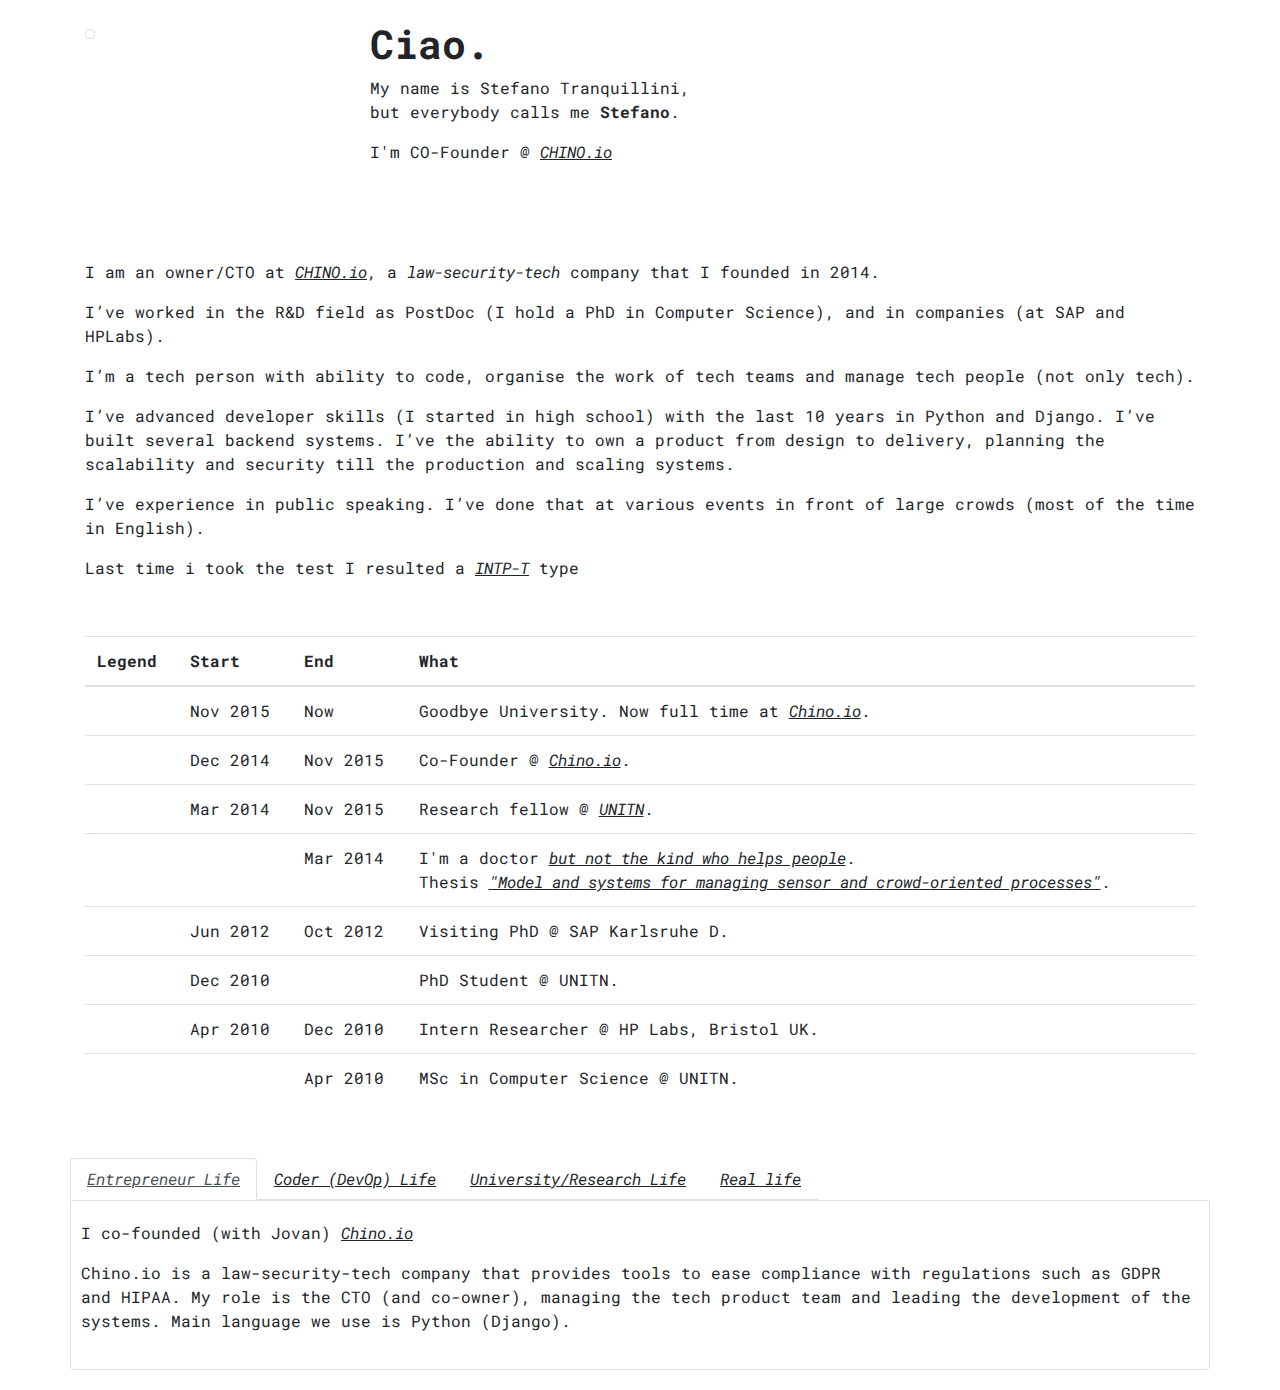
==== index.html @ 2f908cd8 "fixes" ====
<!doctype html>
<html lang="en">

<head>
    <!-- Required meta tags -->
    <meta charset="utf-8">
    <meta name="viewport" content="width=device-width, initial-scale=1, shrink-to-fit=no">

    <!-- Bootstrap CSS -->
    <link rel="stylesheet" href="//maxcdn.bootstrapcdn.com/bootstrap/4.0.0/css/bootstrap.min.css"
        integrity="sha384-Gn5384xqQ1aoWXA+058RXPxPg6fy4IWvTNh0E263XmFcJlSAwiGgFAW/dAiS6JXm" crossorigin="anonymous">
    <link
        href="https://fonts.googleapis.com/css2?family=Roboto+Mono:ital,wght@0,100;0,400;0,700;1,100;1,400;1,700&family=Roboto+Slab:wght@400;700&display=swapdisplay=swap"
        rel="stylesheet">
    <script src="//kit.fontawesome.com/99a7e03b6b.js" crossorigin="anonymous"></script>
    <link rel="stylesheet" href="css/stefano.css">
    <title>Stefano Tranquillini</title>
</head>

<body>
    <section id="header">
        <div class="container">
            <div class="row ">
                <div class="col-md-3 ">
                    <img id="me" src="" class="img-thumbnail" width="200px">
                </div>
                <div class="col-9">
                    <h1>Ciao.</h1>
                    <p>My name is Stefano Tranquillini, <br />
                        but everybody calls me <b>Stefano</b>.</p>
                    <!-- <hr class="my-4"> -->
                    <p>I'm CO-Founder @ <a href="//www.chino.io" target="_blank">CHINO.io</a>
                    </p>
                    <ul class="list-inline">

                        <li class="list-inline-item"><a href="http://it.linkedin.com/in/stefanotranquillini"
                                target="_blank"><span class="fa fa-linkedin"></span></a></li>
                        <li class="list-inline-item"><a href="https://twitter.com/esse_ti" target="_blank"><span
                                    class="fa fa-twitter"></span> </a></li>
                        <li class="list-inline-item"><a href="https://www.facebook.com/stefano.tranquillini"
                                target="_blank"><span class="fa fa-facebook"></span></a></li>
                        <li class="list-inline-item"><a href="https://github.com/esseti/" target="_blank"><span
                                    class="fa fa-github"></span></a></li>
                        <li class="list-inline-item"><a href="http://stackoverflow.com/users/1257185/esseti"
                                target="_blank"><span class="fa fa-stack-overflow"></span></a></li>
                        <li class="list-inline-item"><a href="mailto:stefano.tranquillini+website@gmail.com"><span
                                    class="fa fa-envelope-o"></span></a></li>
                        <li class="list-inline-item"><a href="http://stefanotranquillini.wordpress.com"
                                target="_blank"><span class="fa fa-file-text"></span></a></li>
                    </ul>
                </div>

            </div>
        </div>
    </section>
    <section id="intro">
        <div class="container">
            <div class="row">
                <div class="col">
                    <p>I am an owner/CTO at <a href="//www.chino.io" target="_blank">CHINO.io</a>, a
                        <i>law-security-tech</i> company that I founded in 2014.</p>
                    <p>I’ve worked
                        in the R&D field as PostDoc (I hold a PhD in Computer Science), and in companies (at SAP and HPLabs).
                    </p>
                    <p>
                        I’m a tech person with ability to code, organise the work of tech teams and manage tech people
                        (not only tech).
                    </p>
                    <p> I’ve advanced developer skills (I started in high school) with the last 10 years in Python and
                        Django. I’ve built several backend systems. I’ve the ability to own a product from design to
                        delivery, planning the scalability and security till the production and scaling systems.
                    </p>
                    <p> I’ve experience in public speaking. I’ve done that at various events in front of large crowds
                        (most of the time in English).
                    </p>
                    <p>Last time i took the test I resulted a <a href="https://www.16personalities.com/intp-personality"
                            target="_blank">INTP-T</a> type</p>
                </div>

            </div>
        </div>
    </section>
    <section id="timeline">
        <div class="container">
            <div class="table-responsive-md">
                <table class="table table-borderless ">
                    <thead>
                        <th>Legend</th>
                        <th>Start</th>
                        <th>End</th>
                        <th>What</th>
                    </thead>
                    <tbody>
                        <tr>
                            <td><i class="fa fa-2x fa-pied-piper-alt " data-toggle="tooltip" data-placement="top"
                                    title="Startup"></i></td>
                            <td>Nov 2015</td>
                            <td>Now</td>
                            <td>Goodbye University. Now full time at <a href="http://www.chino.io"
                                    target="_blank">Chino.io</a>.
                            </td>
                        </tr>
                        <tr>
                            <td><i class="fa fa-2x fa-pied-piper-alt" data-toggle="tooltip" data-placement="top"
                                    title="Startup"></i></td>
                            <td>Dec 2014</td>
                            <td>Nov 2015</td>
                            <td>Co-Founder @ <a href="http://www.chino.io" target="_blank">Chino.io</a>.</td>
                        </tr>
                        <tr>
                            <td><i class="fa fa-2x fa-university" data-toggle="tooltip" data-placement="top"
                                    title="Academic"></i></td>
                            <td>Mar 2014</td>
                            <td>Nov 2015</td>
                            <td>Research fellow @ <a href="http://www.lifeparticipation.org" target="_blank">UNITN</a>.
                        </tr>
                        <tr>
                            <td><i class="fa fa-2x fa-graduation-cap" data-toggle="tooltip" data-placement="top"
                                    title="Graduation"></i></td>

                            <td></td>
                            <td>Mar 2014</td>

                            <td>I'm a doctor <a href="https://www.youtube.com/watch?v=ji5_MqicxSo#t=57m4s"
                                    target="_blank">
                                    <i class="fas fa-user-md"></i> but not the kind who helps
                                    people</a>. <br>Thesis <em><a href="https://www.slideshare.net/EsseTi/phd-thesis-60902609" target="_blank">"Model and systems for managing sensor and crowd-oriented
                                    processes"</a></em>.</td>
                        </tr>
                        <tr>
                            <td><i class="fa fa-2x fa-plane" data-toggle="tooltip" data-placement="top" title="Abroad"></i> <i
                                    class="fa fa-2x fa-university" data-toggle="tooltip" data-placement="top"
                                    title="Academic"></i></td>
                            <td>Jun 2012</td>
                            <td>Oct 2012</td>
                            <td>Visiting PhD @ SAP Karlsruhe D.</td>
                        </tr>
                        <tr>
                            <td><i class="fa fa-2x fa-university" data-toggle="tooltip" data-placement="top"
                                    title="Academic"></i></td>
                            <td>Dec 2010</td>
                            <td></td>
                            <td>PhD Student @ UNITN.</td>
                        </tr>
                        <tr>
                            <td><i class="fa fa-2x fa-plane" data-toggle="tooltip" data-placement="top" title="Abroad"> </i><i
                                        class="fa fa-2x fa-wrench" data-toggle="tooltip" data-placement="top"
                                        title="Work"></i></td>
                            <td>Apr 2010</td>
                            <td>Dec 2010</td>
                            <td>Intern Researcher @ HP Labs, Bristol UK.</td>
                        </tr>
                        <tr>
                            <td><i class="fa fa-2x fa-graduation-cap" data-toggle="tooltip" data-placement="top"
                                    title="Graduation"></i></td>
                            <td></td>
                            <td>Apr 2010</td>
                            <td>MSc in Computer Science @ UNITN.</td>
                        </tr>
                    </tbody>
                </table>
            </div>
        </div>
    </section>
    <section id="sections">
        <div class="container">
            <div class="row">
                <nav>
                    <div class="nav nav-tabs" id="nav-tab" role="tablist">
                        <a class="nav-item nav-link active" id="ent-tab" data-toggle="tab" href="#ent" role="tab"
                            aria-controls="ent" aria-selected="false"><span
                                class="fa fa-pied-piper-alt"></span> Entrepreneur Life</a>
                        <a class="nav-item nav-link" id="code-tab" data-toggle="tab" href="#code" role="tab"
                            aria-controls="code" aria-selected="false"><span class="fa fa-laptop"></span> Coder (DevOp)
                            Life</a>
                        <a class="nav-item nav-link" id="research-tab" data-toggle="tab" href="#research" role="tab"
                            aria-controls="research" aria-selected="false"><span class="fa fa-university"></span>
                            University/Research Life</a>
                        <a class="nav-item nav-link" id="real-tab" data-toggle="tab" href="#real" role="tab"
                            aria-controls="real" aria-selected="false"><span class="fa fa-user-secret"></span> Real
                            life</a>
                        <!-- <a class="nav-item nav-link" id="research-tab" data-toggle="tab" href="#research" role="tab" aria-controls="research" aria-selected="false">Contact</a> -->
                    </div>
                </nav>
                <div class="tab-content" id="nav-tabContent">
                    <div class="tab-pane fade show active" id="ent" role="tabpanel" aria-labelledby="ent-tab">
                        <p>I co-founded (with Jovan) <a href="http://chino.io" target="_blank">Chino.io</a></p>
                        <p> Chino.io is a law-security-tech company that provides tools to ease compliance with
                            regulations such as GDPR and HIPAA.
                            My role is the CTO (and co-owner), managing the tech product team and leading the
                            development of the systems. Main language we use is Python (Django).
                        </p>

                    </div>
                    <div class="tab-pane fade" id="code" role="tabpanel" aria-labelledby="code-tab">

                        <p>I’m able to design, create and maintain systems that serve several clients in production. In
                            my job at Chino.io I created the system that manages the data, its encryption and indexing.
                            I’ve advanced knowledge of programming paradigms for backend system, ability to design
                            complex application architectures in both monoliths or micro-services that can scale
                            horizontally or vertically without downtime.</p>
                        <p>Check my <a href="https://github.com/esseti/" target="_blank" class="fa fa-github"><span
                                    class="label"></span></a> or <a href="http://stackoverflow.com/users/1257185/esseti"
                                target="_blank" class="fa fa-stack-overflow"><span class="label"></span></a> for some
                            personal stuff.
                        </p>
                        <div>
                            <div class="progress">
                                <div class="progress-bar bg-dark" role="progressbar" style="width: 100%;"
                                    aria-valuenow="100" aria-valuemin="0" aria-valuemax="100">Python Django: using daily
                                    since 2010</div>
                            </div>
                            <div class="progress">
                                <div class="progress-bar bg-dark" role="progressbar" style="width: 100%;"
                                    aria-valuenow="100" aria-valuemin="0" aria-valuemax="100">Design & Implementation:
                                    Designed and
                                    implemente Chino.io and its evolution </div>
                            </div>
                            <div class="progress">
                                <div class="progress-bar bg-dark" role="progressbar" style="width: 95%;"
                                    aria-valuenow="100" aria-valuemin="0" aria-valuemax="100">SQL/Databases: Using daily
                                    via ORM</div>
                            </div>
                            <div class="progress">
                                <div class="progress-bar bg-dark" role="progressbar" style="width: 90%;"
                                    aria-valuenow="90" aria-valuemin="0" aria-valuemax="100">Docker: using it for
                                    deployment since 2016
                                </div>
                            </div>
                            <div class="progress">
                                <div class="progress-bar bg-dark" role="progressbar" style="width: 85%;"
                                    aria-valuenow="100" aria-valuemin="0" aria-valuemax="100">ElasticSearch: using for
                                    search and as a
                                    database since 2017</div>
                            </div>
                            <div class="progress">
                                <div class="progress-bar bg-dark" role="progressbar" style="width: 80%;"
                                    aria-valuenow="100" aria-valuemin="0" aria-valuemax="100">DevOps: doing it since
                                    2015 at Chino.io (we
                                    use ansible + other tools)</div>
                            </div>
                            <div class="progress">
                                <div class="progress-bar bg-dark" role="progressbar" style="width: 70%;"
                                    aria-valuenow="100" aria-valuemin="0" aria-valuemax="100">JS: Used for frontend apps
                                    with JQuery and
                                    Angular 1</div>
                            </div>
                            <div class="progress">
                                <div class="progress-bar bg-dark" role="progressbar" style="width: 60%;"
                                    aria-valuenow="100" aria-valuemin="0" aria-valuemax="100">PHP: Enough knowledge for
                                    building a simple
                                    website</div>
                            </div>
                            <div class="progress">
                                <div class="progress-bar bg-dark" role="progressbar" style="width: 60%;"
                                    aria-valuenow="100" aria-valuemin="0" aria-valuemax="100">Other lannguaes: Java
                                    mostly</div>
                            </div>

                        </div>
                    </div>
                    <div class="tab-pane fade" id="research" role="tabpanel" aria-labelledby="research-tab">
                        <p>I've a <a href="https://www.slideshare.net/EsseTi/bachelor-thesis-presentation-2517627" target="_blank">bachelor degree</a>, 
                            a <a href="https://www.slideshare.net/EsseTi/stefano-tranquillini-master-thesis-presentation" target="_blank">master
                            degree</a>, 
                            and a <a href="https://www.slideshare.net/EsseTi/phd-thesis-60902609" target="_blank">Phd</a> 
                            (<a href="https://www.slideshare.net/EsseTi/3yearsofphd" target="_blank">that took me three years, 1000 days)</a>
                            in computer science from University of Trento, Italy</p>
                        <p class="test">For a while I was a <b>research fellow</b> @ <b>UNITN</b>. I worked on <a
                                href="http://www.gymcentral.net" target="_blank">gymCentral</a>, which develops software
                            and content to deliver training programs targeted at independently living older adults, via
                            tablet or TV; and did research on crowdsourcing. </p>
                        <p>As PhD student I investigated the world of Business Process Management (<b>BPM</b>) providing
                            extensions to model processes that involve people, <b>wireless sensor networks</b>, and the
                            <b>crowdsourcing </b>.</p>
                        <h4>Teaching</h4>
                        <p><b>ICT Innovation - Prof Fabio Massacci</b> 14/15, 15/16, 16/17, 17/18, 18/19</p>
                        <p><b>Business Process Management - Prof Fabio Casati</b> 15/16 </p>
                        <h4>Publications</h4>
                        <div class="table-wrapper">
                            <table class="table table-borderless table-responsive">
                                <thead>
                                    <tr>
                                        <th>Type</th>
                                        <th>Title</th>
                                        <th>Venue</th>
                                        <th>Year</th>
                                        <th>Links</th>
                                    </tr>
                                </thead>
                                <tbody>

                                    <tr>
                                        <td>Journal</td>
                                        <td>makeSense: Simplifying the Integration of Wireless Sensor Networks into
                                            Business Processes</td>
                                        <td>IEEE Transactions on Software Engineering</td>
                                        <td>2017</td>
                                        <td><a href="//disi.unitn.it/~picco/papers/tse17.pdf" target="_blank"><span
                                                    class="fa fa-download"></span></a></td>
                                    </tr>
                                    <tr>
                                        <td></td>
                                        <td>CrowdCafe - Mobile Crowdsourcing Platform</td>
                                        <td>Arxiv</td>
                                        <td>2016</td>
                                        <td><a href="papers/KucherbaevArxiv2016.pdf" target="_blank"><span
                                                    class="fa fa-download"></span></a></td>
                                    </tr>
                                    <tr>
                                        <td>Journal</td>
                                        <td>The interplay of physical and social wellbeing in older adults:
                                            investigating the relationship between physical training and social
                                            interactions with virtual social environments</td>
                                        <td>PeerJ</td>
                                        <td>2016</td>
                                        <td><a href="papers/KhaghaniFarPeerJ2016.pdf" target="_blank"><span
                                                    class="fa fa-download"></span></a></td>
                                    </tr>
                                    <tr>
                                        <td>Int. Conf.</td>
                                        <td>ReLauncher: Crowdsourcing Micro-Tasks Runtime Controller</td>
                                        <td>CSCW</td>
                                        <td>2016</td>
                                        <td><a href="papers/KucherbaevCSCW2016.pdf" target="_blank"><span
                                                    class="fa fa-download"></span></a></td>
                                    </tr>
                                    <tr>
                                        <td>Journal</td>
                                        <td>Crowdsourcing processes: a survey of approaches and opportunities</td>
                                        <td>IEEE Spotlight</td>
                                        <td>2016</td>
                                        <td><a href="papers/KucherbaevIEEEIC2016.pdf" target="_blank"><span
                                                    class="fa fa-download"></span></a></td>
                                    </tr>
                                    <tr>
                                        <td>Int. Conf.</td>
                                        <td>Modeling and Exploration of Crowdsourcing Micro-Tasks Execution</td>
                                        <td>HCOMP</td>
                                        <td>2015</td>
                                        <td><a href="papers/KucherbaevHCOMP2015.pdf" target="_blank"><span
                                                    class="fa fa-download"></span></a></td>
                                    </tr>
                                    <tr>
                                        <td>Int. Conf.</td>
                                        <td>BPMN Task Instance Streaming for Efficient Micro-Task Crowdsourcing
                                            Processes</td>
                                        <td>BPM</td>
                                        <td>2015</td>
                                        <td><a href="papers/TranquilliniBPM2015.pdf" target="_blank"><span
                                                    class="fa fa-download"></span></a></td>
                                    </tr>
                                    <tr>
                                        <td>Journal</td>
                                        <td>Modeling, Enacting, and Integrating Custom Crowdsourcing Processes</td>
                                        <td>Transactions on the Web (TWEB)</td>
                                        <td>2015</td>
                                        <td><a href="papers/TranquilliniTWEB2015.pdf" target="_blank"><span
                                                    class="fa fa-download"></span></a></td>
                                    </tr>
                                    <tr>
                                        <td>Int. Conf.</td>
                                        <td>Improving Family Connectedness through the Sharing of Life Experiences</td>
                                        <td>AVI</td>
                                        <td>2014</td>
                                        <td><a href="papers/JaraAVI2014.pdf" target="_blank"><span
                                                    class="fa fa-download"></span></a></td>
                                    </tr>
                                    <tr>
                                        <td>Int. Conf.</td>
                                        <td>Keep it Simple:Reward and Task Design in Crowdsourcing</td>
                                        <td>CHI Italy</td>
                                        <td>2013</td>
                                        <td><a href="papers/FinnertyCHItaly2013.pdf" target="_blank"><span
                                                    class="fa fa-download"></span></a></td>
                                    </tr>
                                    <tr>
                                        <td>Int. Conf.</td>
                                        <td>makeSense: Real-world Business Processes through Wireless Sensor Networks
                                        </td>
                                        <td>AVI</td>
                                        <td>2013</td>
                                        <td><a href="papers/DanielCONET2013.pdf" target="_blank"><span
                                                    class="fa fa-download"></span></a></td>
                                    </tr>
                                    <tr>
                                        <td>Int. Conf.</td>
                                        <td>Process-Based Design and Integration of Wireless Sensor Network
                                            Applications.</td>
                                        <td>BPM</td>
                                        <td>2012</td>
                                        <td>
                                            <a href="papers/TranquilliniBPM2012.pdf" target="_blank"><span
                                                    class="fa fa-download"></span></a>
                                            <a href="http://www.slideshare.net/EsseTi/processbased-design-and-integration-of-wireless-sensor-network-applications"
                                                target="_blank"><span class="fa fa-file-image-o"></span></a>
                                            <a href="http://www.uttv.ee/naita?id=12884&keel=eng" target="_blank"><span
                                                    class="fa fa-video-camera"></span></a>
                                        </td>
                                    </tr>
                                    <tr>
                                        <td>Journal</td>
                                        <td>Distributed orchestration of user interfaces</td>
                                        <td>Inf.Sys </td>
                                        <td>2012</td>
                                        <td><a href="papers/DanielInfSys2012.pdf" target="_blank"><span
                                                    class="fa fa-download"></span></a></td>
                                    </tr>
                                    <tr>
                                        <td>Workshop</td>
                                        <td>Business Processes for the Crowd Computer</td>
                                        <td>BPMS2</td>
                                        <td>2012</td>
                                        <td><a href="papers/KucherbaevBPMS22012.pdf" target="_blank"><span
                                                    class="fa fa-download"></span></a></td>
                                    </tr>
                                    <tr>
                                        <td>Int. Conf.</td>
                                        <td>Towards business processes orchestrating the physical enterprise with
                                            wireless sensor networks.</td>
                                        <td>ICSE</td>
                                        <td>2012</td>
                                        <td><a href="papers/CasatiICSE2012.pdf" target="_blank"><span
                                                    class="fa fa-download"></span></a></td>
                                    </tr>
                                    <tr>
                                        <td>Demo</td>
                                        <td>From Business Process Specifications to Sensor Network Deployments.</td>
                                        <td>EWSN</td>
                                        <td>2012</td>
                                        <td><a href="papers/CasatiEWSN2012.pdf" target="_blank"><span
                                                    class="fa fa-download"></span></a></td>
                                    </tr>
                                    <tr>
                                        <td>Poster</td>
                                        <td>makeSense: Easy Programming of Integrated Wireless Sensor Networks.</td>
                                        <td>EWSN</td>
                                        <td>2011</td>
                                        <td><a href="papers/CasatiEWSN2011.pdf" target="_blank"><span
                                                    class="fa fa-download"></span></a></td>
                                    </tr>
                                    <tr>
                                        <td>Int. Conf.</td>
                                        <td>From People to Services to UI: Distributed Orchestration of User Interfaces.
                                        </td>
                                        <td>BPM</td>
                                        <td>2010</td>
                                        <td><a href="papers/DanielBPM10.pdf" target="_blank"><span
                                                    class="fa fa-download"></span></a></td>
                                    </tr>
                                    <tr>
                                        <td>Demo</td>
                                        <td>MarcoFlow: Modeling, Deploying, and Running Distributed User Interface
                                            Orchestrations.</td>
                                        <td>BPM</td>
                                        <td>2010</td>
                                        <td><a href="papers/DanielDemoBPM10.pdf" target="_blank"><span
                                                    class="fa fa-download"></span></a></td>
                                    </tr>
                                </tbody>
                            </table>
                        </div>


                    </div>
                    <div class="tab-pane fade" id="real" role="tabpanel" aria-labelledby="real-tab">
                        <p>In my spare time I also have a life</p>
                        <p>I take photos <a href="https://www.flickr.com/bako" target="_blank"><span
                                    class="fa fa-flickr"></span></a> <a href="https://www.instagram.com/_esse_ti_"
                                target="_blank"><span class="fa fa-instagram"></span></a>, I run nearby home, I hike
                            nearby home (the dolomites/alps), In summer I swim nearby home (Garda Lake), in winter I
                            go
                            snowrboarding (nearby home) and usually when I've time I play golf (~30hcp). I also read
                            books and
                            watch movies.</p>

                    </div>
                </div>
            </div>
        </div>

    </section>
    <!-- <div class="container">
        <div class="row">
            <div class="col-4">
                <div class="card" style="width: 18rem;">
                    <img src="..." class="card-img-top" alt="...">
                    <div class="card-body">
                        <h5 class="card-title">Card title</h5>
                        <p class="card-text">Some quick example text to build on the card title and make up the bulk of
                            the card's content.</p>
                        <a class="btn btn-primary" data-toggle="collapse" href="#collapseExample" role="button"
                            aria-expanded="false" aria-controls="collapseExample">
                            Link with href
                        </a>
                    </div>
                </div>
            </div>
        </div>
        <div class="row">
            <div class="collapse" id="collapseExample">
                <div class="card card-body">
                    Anim pariatur cliche reprehenderit, enim eiusmod high life accusamus terry richardson ad squid.
                    Nihil anim keffiyeh helvetica, craft beer labore wes anderson cred nesciunt sapiente ea proident.
                </div>
            </div>
        </div>
    </div> -->
    </div>

    <!-- <div class="position-relative overflow-hidden p-3 p-md-5 m-md-3 text-center bg-light">
        <div class="col-md-5 p-lg-5 mx-auto my-5">
            <h1 class="display-4 font-weight-normal">Ciao.</h1>
            <p class="lead font-weight-normal"> My name is Stefano Tranquillini, <br/>
                but everybody calls me Stefano. </p>

            <p class="lead  font-weight-ligh">I'm CO-Founder @ <a href="//www.chino.io" target="_blank">CHINO.io</a></p>
        </div>




    </div>
    <div>
            <div class="text-center" style="position: relative;top: -150px;">
                <img src="https://stefanotranquillini.com/images/avatar.jpg" class="img-thumbnail" width="200px">
            </div>
        </div>
    </div>
    <div>
        
    </div> -->
    <!-- Optional JavaScript -->
    <!-- jQuery first, then Popper.js, then Bootstrap JS -->
    <script src="//code.jquery.com/jquery-3.2.1.slim.min.js"
        integrity="sha384-KJ3o2DKtIkvYIK3UENzmM7KCkRr/rE9/Qpg6aAZGJwFDMVNA/GpGFF93hXpG5KkN"
        crossorigin="anonymous"></script>
    <script src="//cdnjs.cloudflare.com/ajax/libs/popper.js/1.12.9/umd/popper.min.js"
        integrity="sha384-ApNbgh9B+Y1QKtv3Rn7W3mgPxhU9K/ScQsAP7hUibX39j7fakFPskvXusvfa0b4Q"
        crossorigin="anonymous"></script>
    <script src="//maxcdn.bootstrapcdn.com/bootstrap/4.0.0/js/bootstrap.min.js"
        integrity="sha384-JZR6Spejh4U02d8jOt6vLEHfe/JQGiRRSQQxSfFWpi1MquVdAyjUar5+76PVCmYl"
        crossorigin="anonymous"></script>
    <script>
        function getRandomInt(min, max) {
            min = Math.ceil(min);
            max = Math.floor(max);
            return Math.floor(Math.random() * (max - min)) + min; //Il max è escluso e il min è incluso
        }
        $(document).ready(function () {
            jQuery("#me").attr("src", "img/avatar".concat(getRandomInt(1, 4), ".jpg"))
            $(function () {
                $('[data-toggle="tooltip"]').tooltip()
            })
        });
    </script>
</body>

</html>
---- css/stefano.css ----
body{
    font-family: 'Roboto Mono', monospace;
    
}
:is(h1, h2, h3, h4, h5, h6){
    font-weight: 700;
    /* font-family: 'Roboto Slab', serif; */
}
p{}

section{
    padding: 20px 0;
}

.tab-pane{
    padding: 20px 10px;
    border: 1px solid #dee2e6;
    border-bottom-right-radius: .25rem;
    border-bottom-left-radius: .25rem;
}

.progress{
    height: 30px;
    margin: 5px 0;
   
}
.progress-bar{
    text-align: left;
    padding-left: 10px;
}
a{
    color: #212529;
    text-decoration: underline;
    font-style: italic;
}

a:hover{
    color: #fff;
    background: #343a40;
    text-decoration: underline;
}
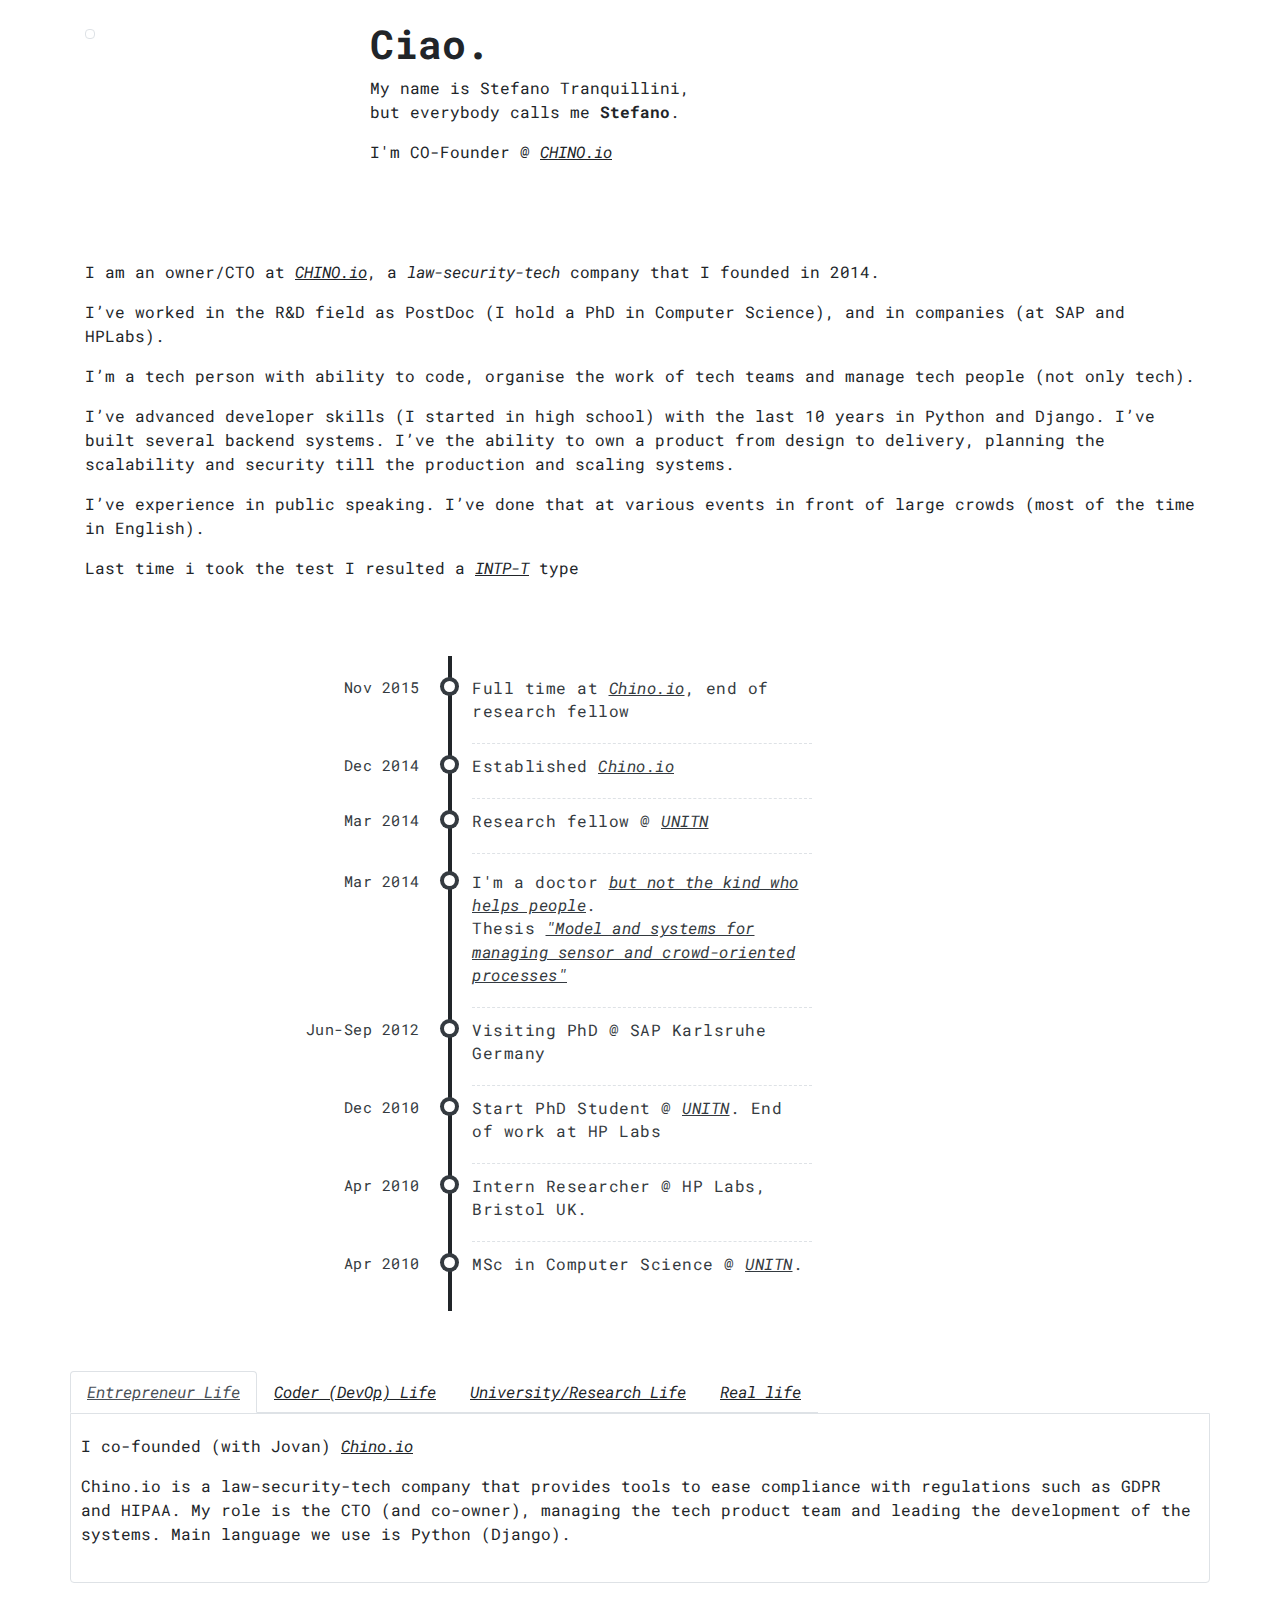
==== commit 4fea6d08: "timeline" ====
--- a/index.html
+++ b/index.html
@@ -47,6 +47,8 @@
                                     class="fa fa-envelope-o"></span></a></li>
                         <li class="list-inline-item"><a href="http://stefanotranquillini.wordpress.com"
                                 target="_blank"><span class="fa fa-file-text"></span></a></li>
+                        <li class="list-inline-item"><a href="https://keybase.io/esseti" target="_blank"><span
+                                    class="fa fa-key"></span></a></li>
                     </ul>
                 </div>
 
@@ -60,7 +62,8 @@
                     <p>I am an owner/CTO at <a href="//www.chino.io" target="_blank">CHINO.io</a>, a
                         <i>law-security-tech</i> company that I founded in 2014.</p>
                     <p>I’ve worked
-                        in the R&D field as PostDoc (I hold a PhD in Computer Science), and in companies (at SAP and HPLabs).
+                        in the R&D field as PostDoc (I hold a PhD in Computer Science), and in companies (at SAP and
+                        HPLabs).
                     </p>
                     <p>
                         I’m a tech person with ability to code, organise the work of tech teams and manage tech people
@@ -80,7 +83,51 @@
             </div>
         </div>
     </section>
-    <section id="timeline">
+    <section id="newtimeline">
+        <div id="timeline-content">          
+            <ul class="timeline">
+              <li class="event" data-date="Nov 2015">
+                <p>Full time at <a href="http://www.chino.io"
+                    target="_blank">Chino.io</a>, end of research fellow</p>
+              </li>
+              <li class="event" data-date="Dec 2014">
+                <p>Established <a href="http://www.chino.io" target="_blank">Chino.io</a></p>    
+              </li>
+              <li class="event" id="date" data-date="Mar 2014">
+                <p>Research fellow @ <a href="http://www.unitn.it" target="_blank">UNITN</a></p>    
+              </li>
+              
+              <li class="event" data-date="Mar 2014">
+                
+                <p></p>I'm a doctor <a href="https://www.youtube.com/watch?v=ji5_MqicxSo#t=57m4s"
+                                    target="_blank">
+                                    <i class="fas fa-user-md"></i> but not the kind who helps
+                                    people</a>. <br>Thesis <em><a
+                                        href="https://www.slideshare.net/EsseTi/phd-thesis-60902609"
+                                        target="_blank">"Model and systems for managing sensor and crowd-oriented
+                                        processes"</a></em></p>
+                
+          
+              </li>
+              <li class="event" data-date="Jun-Sep 2012">
+                
+                <p>Visiting PhD @ SAP Karlsruhe Germany</p>
+                
+          
+              </li>
+              <li class="event" data-date="Dec 2010">
+                <p>Start PhD Student @ <a href="http://www.unitn.it" target="_blank">UNITN</a>. End of work at HP Labs</p>
+              </li>
+              <li class="event" data-date="Apr 2010">
+                <p>Intern Researcher @ HP Labs, Bristol UK.</p>
+              </li>
+              <li class="event" data-date="Apr 2010">
+                <p>MSc in Computer Science @ <a href="http://www.unitn.it" target="_blank">UNITN</a>.</p>
+              </li>
+            </ul>
+          </div>
+    </section>
+    <!-- <section id="timeline">
         <div class="container">
             <div class="table-responsive-md">
                 <table class="table table-borderless ">
@@ -124,13 +171,15 @@
                             <td>I'm a doctor <a href="https://www.youtube.com/watch?v=ji5_MqicxSo#t=57m4s"
                                     target="_blank">
                                     <i class="fas fa-user-md"></i> but not the kind who helps
-                                    people</a>. <br>Thesis <em><a href="https://www.slideshare.net/EsseTi/phd-thesis-60902609" target="_blank">"Model and systems for managing sensor and crowd-oriented
-                                    processes"</a></em>.</td>
-                        </tr>
-                        <tr>
-                            <td><i class="fa fa-2x fa-plane" data-toggle="tooltip" data-placement="top" title="Abroad"></i> <i
-                                    class="fa fa-2x fa-university" data-toggle="tooltip" data-placement="top"
-                                    title="Academic"></i></td>
+                                    people</a>. <br>Thesis <em><a
+                                        href="https://www.slideshare.net/EsseTi/phd-thesis-60902609"
+                                        target="_blank">"Model and systems for managing sensor and crowd-oriented
+                                        processes"</a></em>.</td>
+                        </tr>
+                        <tr>
+                            <td><i class="fa fa-2x fa-plane" data-toggle="tooltip" data-placement="top"
+                                    title="Abroad"></i> <i class="fa fa-2x fa-university" data-toggle="tooltip"
+                                    data-placement="top" title="Academic"></i></td>
                             <td>Jun 2012</td>
                             <td>Oct 2012</td>
                             <td>Visiting PhD @ SAP Karlsruhe D.</td>
@@ -143,9 +192,9 @@
                             <td>PhD Student @ UNITN.</td>
                         </tr>
                         <tr>
-                            <td><i class="fa fa-2x fa-plane" data-toggle="tooltip" data-placement="top" title="Abroad"> </i><i
-                                        class="fa fa-2x fa-wrench" data-toggle="tooltip" data-placement="top"
-                                        title="Work"></i></td>
+                            <td><i class="fa fa-2x fa-plane" data-toggle="tooltip" data-placement="top" title="Abroad">
+                                </i><i class="fa fa-2x fa-wrench" data-toggle="tooltip" data-placement="top"
+                                    title="Work"></i></td>
                             <td>Apr 2010</td>
                             <td>Dec 2010</td>
                             <td>Intern Researcher @ HP Labs, Bristol UK.</td>
@@ -161,15 +210,15 @@
                 </table>
             </div>
         </div>
-    </section>
+    </section> -->
     <section id="sections">
         <div class="container">
             <div class="row">
                 <nav>
                     <div class="nav nav-tabs" id="nav-tab" role="tablist">
                         <a class="nav-item nav-link active" id="ent-tab" data-toggle="tab" href="#ent" role="tab"
-                            aria-controls="ent" aria-selected="false"><span
-                                class="fa fa-pied-piper-alt"></span> Entrepreneur Life</a>
+                            aria-controls="ent" aria-selected="false"><span class="fa fa-pied-piper-alt"></span>
+                            Entrepreneur Life</a>
                         <a class="nav-item nav-link" id="code-tab" data-toggle="tab" href="#code" role="tab"
                             aria-controls="code" aria-selected="false"><span class="fa fa-laptop"></span> Coder (DevOp)
                             Life</a>
@@ -260,11 +309,15 @@
                         </div>
                     </div>
                     <div class="tab-pane fade" id="research" role="tabpanel" aria-labelledby="research-tab">
-                        <p>I've a <a href="https://www.slideshare.net/EsseTi/bachelor-thesis-presentation-2517627" target="_blank">bachelor degree</a>, 
-                            a <a href="https://www.slideshare.net/EsseTi/stefano-tranquillini-master-thesis-presentation" target="_blank">master
-                            degree</a>, 
-                            and a <a href="https://www.slideshare.net/EsseTi/phd-thesis-60902609" target="_blank">Phd</a> 
-                            (<a href="https://www.slideshare.net/EsseTi/3yearsofphd" target="_blank">that took me three years, 1000 days)</a>
+                        <p>I've a <a href="https://www.slideshare.net/EsseTi/bachelor-thesis-presentation-2517627"
+                                target="_blank">bachelor degree</a>,
+                            a <a href="https://www.slideshare.net/EsseTi/stefano-tranquillini-master-thesis-presentation"
+                                target="_blank">master
+                                degree</a>,
+                            and a <a href="https://www.slideshare.net/EsseTi/phd-thesis-60902609"
+                                target="_blank">Phd</a>
+                            (<a href="https://www.slideshare.net/EsseTi/3yearsofphd" target="_blank">that took me three
+                                years, 1000 days)</a>
                             in computer science from University of Trento, Italy</p>
                         <p class="test">For a while I was a <b>research fellow</b> @ <b>UNITN</b>. I worked on <a
                                 href="http://www.gymcentral.net" target="_blank">gymCentral</a>, which develops software
--- a/css/stefano.css
+++ b/css/stefano.css
@@ -6,7 +6,7 @@
     font-weight: 700;
     /* font-family: 'Roboto Slab', serif; */
 }
-p{}
+
 
 section{
     padding: 20px 0;
@@ -39,3 +39,88 @@
     background: #343a40;
     text-decoration: underline;
 }
+#newtimeline {
+    /* Timeline */
+  }
+  #newtimeline a {
+    color: #343a40;
+
+  }
+  #newtimeline a:hover {
+    color: #dee2e6;
+
+  }
+
+  #newtimeline strong {
+    font-weight: 600;
+  }
+  #newtimeline h1 {
+    letter-spacing: 1.5px;
+    color: #dee2e6;
+    font-size: 2.4em;
+  }
+  #newtimeline #timeline-content {
+    margin-top: 20px;
+    text-align: center;
+  }
+  #newtimeline .timeline {
+    border-left: 4px solid #212529;
+    border-bottom-right-radius: 4px;
+    border-top-right-radius: 4px;
+    background: #fff;
+    color: #343a40;
+    margin: 20px auto;
+    letter-spacing: 0.5px;
+    position: relative;
+    line-height: 1.4em;
+    font-size: 1.03em;
+    padding: 20px;
+    list-style: none;
+    text-align: left;
+    max-width: 30%;
+  }
+  #newtimeline .timeline h1 {
+    letter-spacing: 1.5px;
+    font-size: 1.4em;
+  }
+  #newtimeline .timeline h2,
+  #newtimeline .timeline h3 {
+    letter-spacing: 1.5px;
+    font-size: 1.4em;
+  }
+  #newtimeline .timeline .event {
+    border-bottom: 1px dashed rgba(222, 226, 230, 1);
+    padding-bottom: 5px;
+    margin-bottom: 10px;
+    position: relative;
+  }
+  #newtimeline .timeline .event:last-of-type {
+    padding-bottom: 0;
+    margin-bottom: 0;
+    border: none;
+  }
+  #newtimeline .timeline .event:before,
+  #newtimeline .timeline .event:after {
+    position: absolute;
+    display: block;
+    top: 0;
+  }
+  #newtimeline .timeline .event:before {
+    left: -172.5px;
+    /* background: #343a40; */
+    color: #343a40;
+    content: attr(data-date);
+    text-align: right;
+    font-size: 0.9em;
+    min-width: 120px;
+  }
+  #newtimeline .timeline .event:after {
+    box-shadow: 0 0 0 4px #343a40;
+    left: -27.85px;
+    background: #ffffff;
+    border-radius: 50%;
+    height: 11px;
+    width: 11px;
+    content: "";
+    top: 5px;
+  }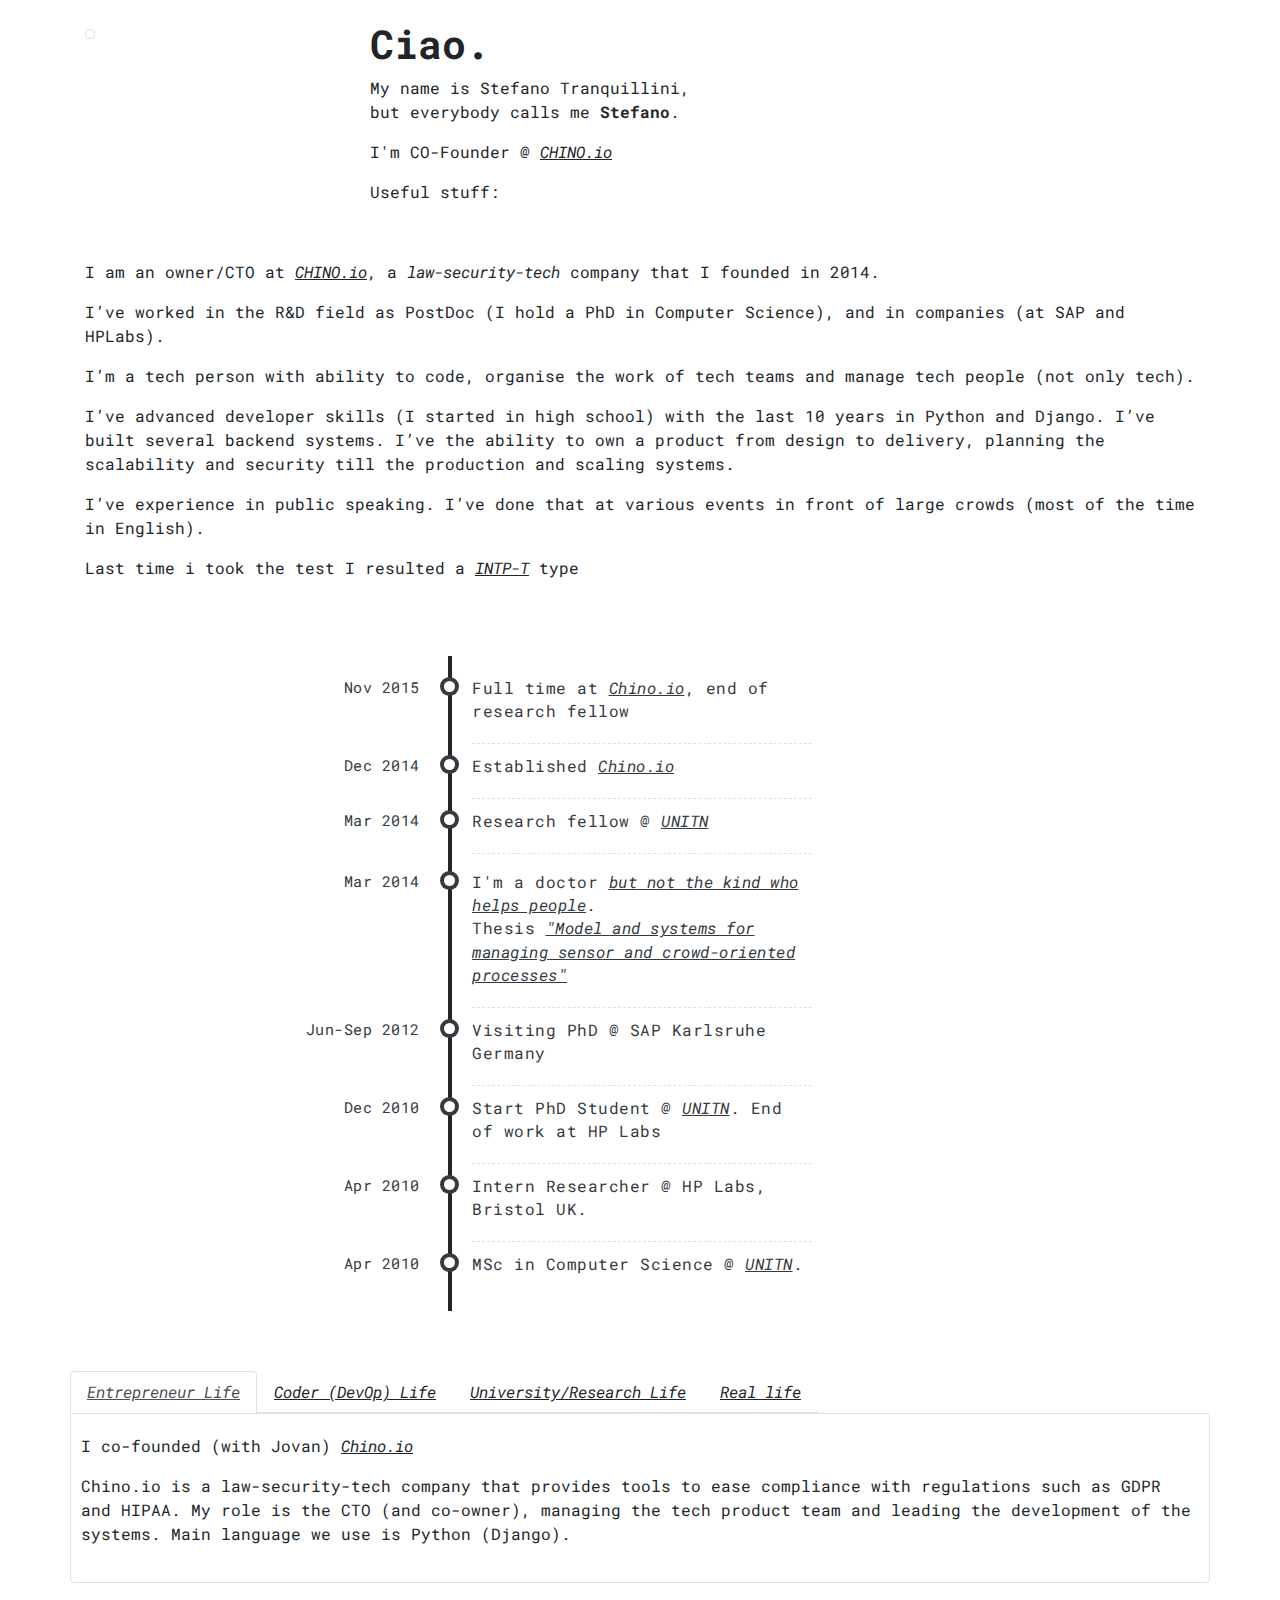
==== commit 8629eec2: "useful txt" ====
--- a/index.html
+++ b/index.html
@@ -15,6 +15,7 @@
     <script src="//kit.fontawesome.com/99a7e03b6b.js" crossorigin="anonymous"></script>
     <link rel="stylesheet" href="css/stefano.css">
     <title>Stefano Tranquillini</title>
+    <link rel="icon" type="image/svg+xml" href="img/favicon.svg" />
 </head>
 
 <body>
@@ -31,8 +32,9 @@
                     <!-- <hr class="my-4"> -->
                     <p>I'm CO-Founder @ <a href="//www.chino.io" target="_blank">CHINO.io</a>
                     </p>
+                    
                     <ul class="list-inline">
-
+                        <li class="list-inline-item">Useful stuff:</li>
                         <li class="list-inline-item"><a href="http://it.linkedin.com/in/stefanotranquillini"
                                 target="_blank"><span class="fa fa-linkedin"></span></a></li>
                         <li class="list-inline-item"><a href="https://twitter.com/esse_ti" target="_blank"><span
@@ -43,7 +45,7 @@
                                     class="fa fa-github"></span></a></li>
                         <li class="list-inline-item"><a href="http://stackoverflow.com/users/1257185/esseti"
                                 target="_blank"><span class="fa fa-stack-overflow"></span></a></li>
-                        <li class="list-inline-item"><a href="mailto:stefano.tranquillini+website@gmail.com"><span
+                        <li class="list-inline-item"><a href="https://mailhide.io/e/WuMEF" target="_blank"><span
                                     class="fa fa-envelope-o"></span></a></li>
                         <li class="list-inline-item"><a href="http://stefanotranquillini.wordpress.com"
                                 target="_blank"><span class="fa fa-file-text"></span></a></li>
@@ -76,7 +78,7 @@
                     <p> I’ve experience in public speaking. I’ve done that at various events in front of large crowds
                         (most of the time in English).
                     </p>
-                    <p>Last time i took the test I resulted a <a href="https://www.16personalities.com/intp-personality"
+                    <p>Last time i took the test I resulted a <a href="https://www.16personalities.com/profiles/0a73feb1508ce"
                             target="_blank">INTP-T</a> type</p>
                 </div>
 
@@ -609,4 +611,4 @@
     </script>
 </body>
 
-</html>+</html>
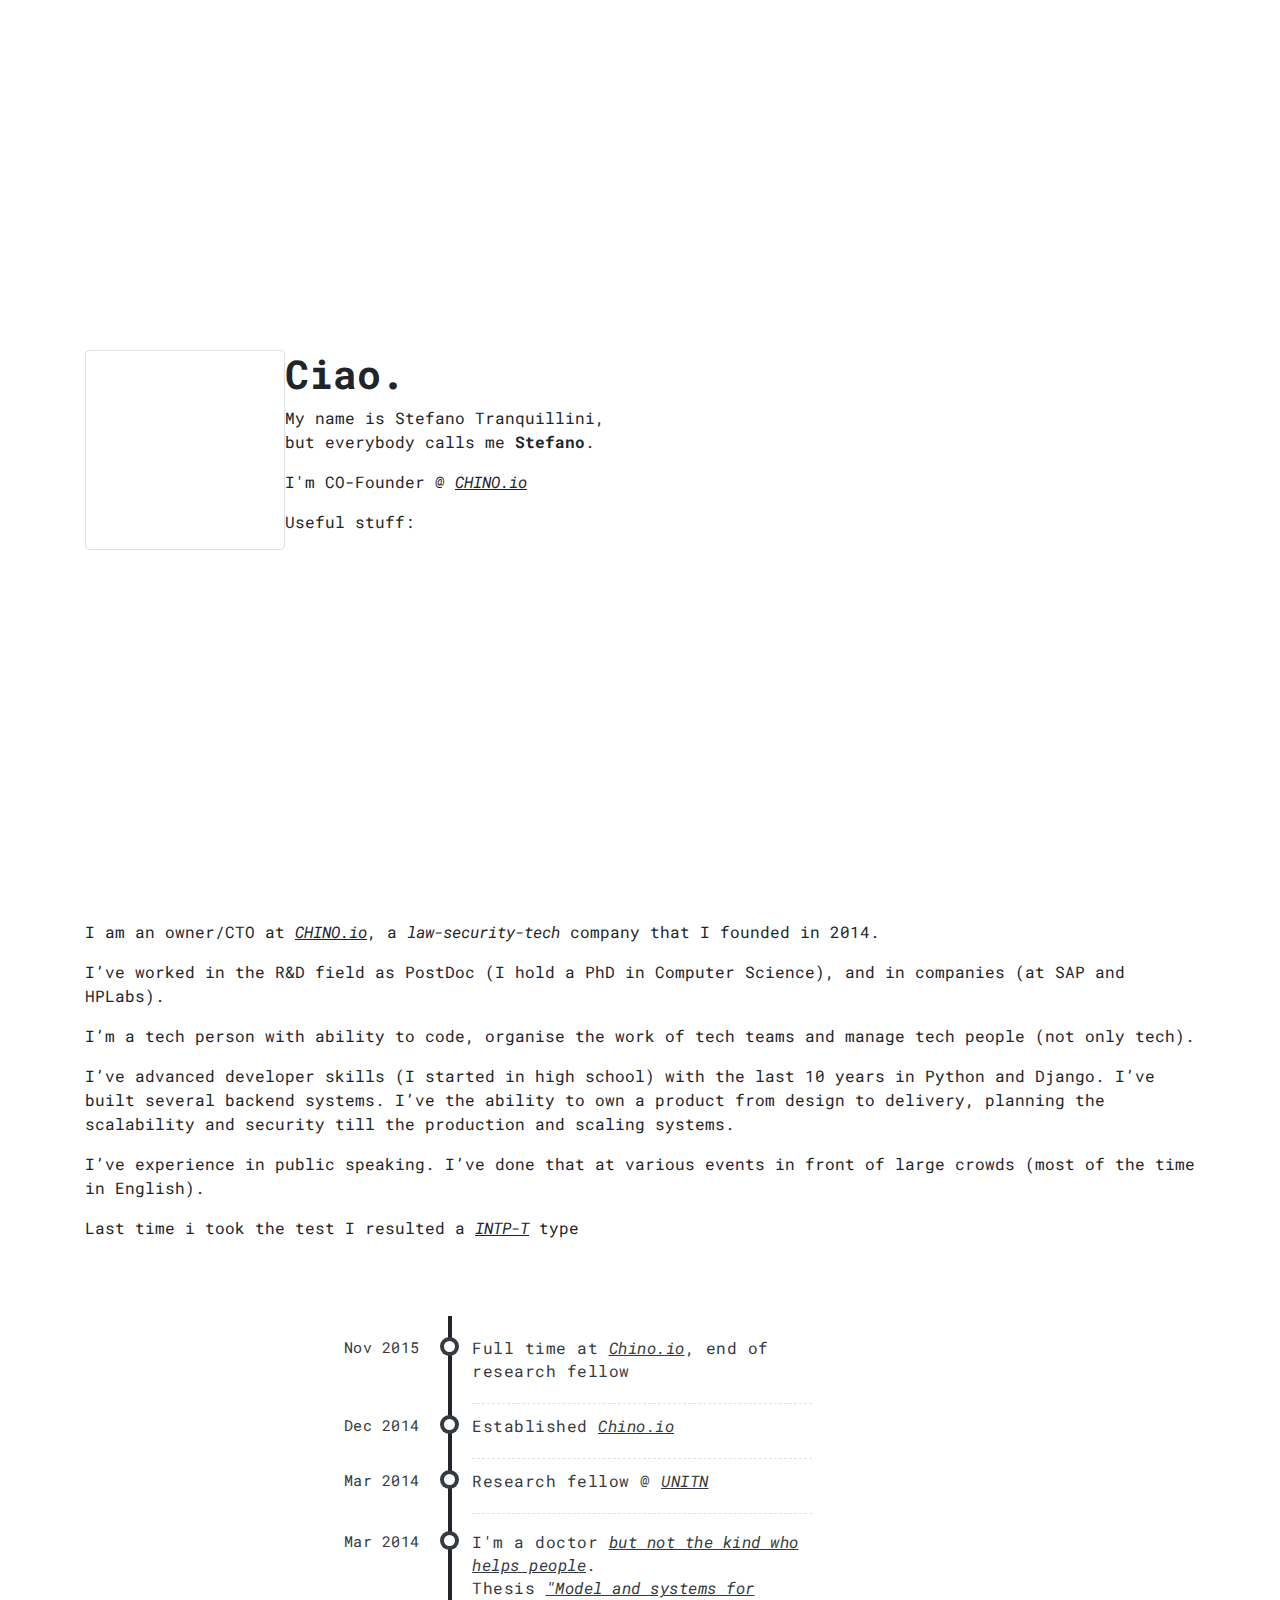
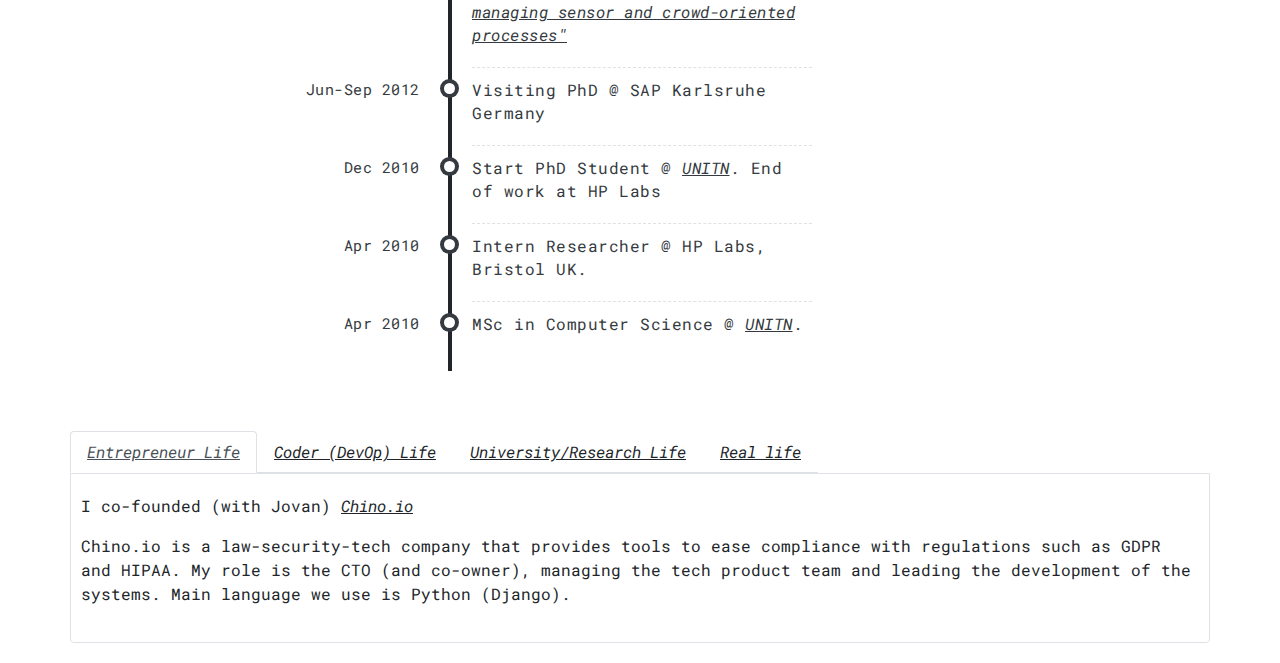
==== commit 9d2d0388: "CNAME" ====
--- a/index.html
+++ b/index.html
@@ -19,13 +19,12 @@
 </head>
 
 <body>
-    <section id="header">
+    <section id="header" class="fullscreen">
         <div class="container">
-            <div class="row ">
-                <div class="col-md-3 ">
+         
+                <div class="div1">
                     <img id="me" src="" class="img-thumbnail" width="200px">
-                </div>
-                <div class="col-9">
+                    <div>
                     <h1>Ciao.</h1>
                     <p>My name is Stefano Tranquillini, <br />
                         but everybody calls me <b>Stefano</b>.</p>
@@ -53,7 +52,6 @@
                                     class="fa fa-key"></span></a></li>
                     </ul>
                 </div>
-
             </div>
         </div>
     </section>
--- a/css/stefano.css
+++ b/css/stefano.css
@@ -10,13 +10,23 @@
 
 section{
     padding: 20px 0;
+    
 }
-
+.fullscreen{
+    width: 100%;
+    min-height: 100vh;
+    position: relative;
+    display: flex;
+    align-items: center;
+}
 .tab-pane{
     padding: 20px 10px;
     border: 1px solid #dee2e6;
     border-bottom-right-radius: .25rem;
     border-bottom-left-radius: .25rem;
+}
+.div1{
+  display: flex;
 }
 
 .progress{
